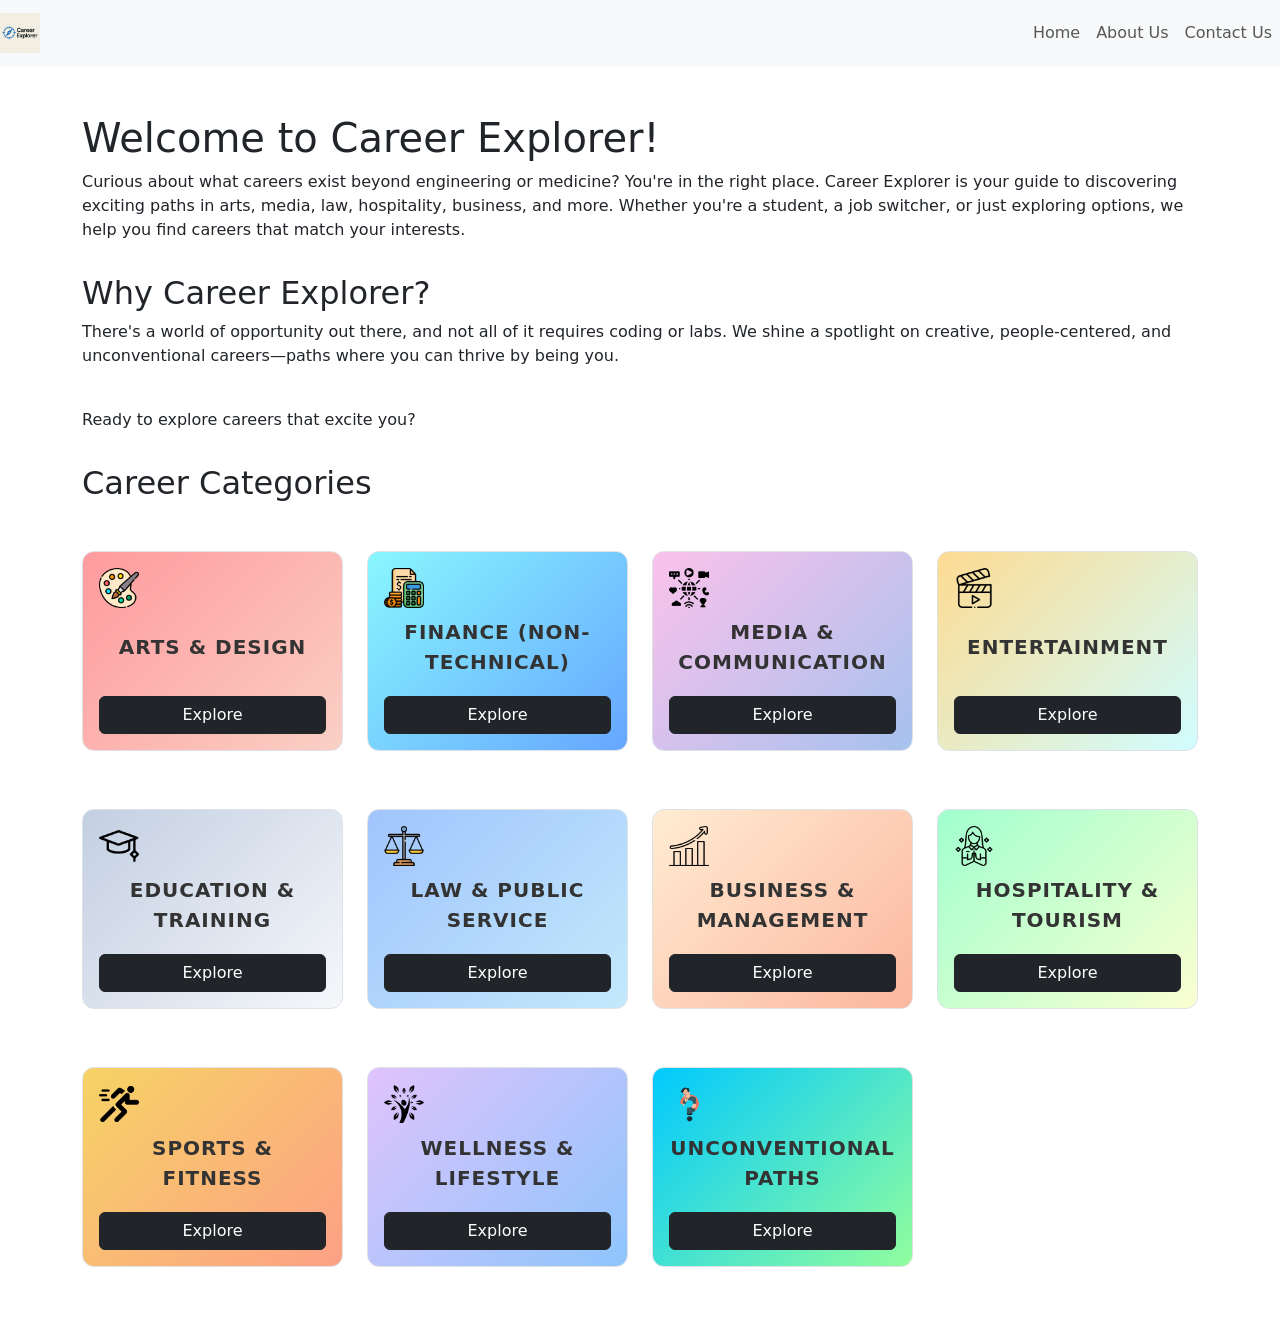
==== index.html @ 8a5d11ff "Intial commit" ====
<!DOCTYPE html>
<html lang="en">
<head>
    <meta charset="UTF-8">
    <meta name="viewport" content="width=device-width, initial-scale=1.0">
    <title>Career Explorer</title>
    <link href="https://cdn.jsdelivr.net/npm/bootstrap@5.3.2/dist/css/bootstrap.min.css" rel="stylesheet">
    <script src="https://cdn.jsdelivr.net/npm/bootstrap@5.3.2/dist/js/bootstrap.bundle.min.js"></script>

    <link rel="stylesheet" href="homepage.css"> 
</head>
<body>
    <div>
        <nav class="navbar navbar-expand-lg navbar-light bg-light" >
            <a class="navbar-brand" href="index.html"><img src="assets\Career Explorer Logo.png" alt="Logo" style="width: 40px; height: auto; "></a>
            <button class="navbar-toggler" type="button" data-bs-toggle="collapse" data-bs-target="#navbarNav"
                aria-controls="navbarNav" aria-expanded="false" aria-label="Toggle navigation">
                <span class="navbar-toggler-icon"></span>
            </button>
            <div class="collapse navbar-collapse" id="navbarNav">
              <ul class="navbar-nav ms-auto">
                <li class="nav-item active">
                  <a class="nav-link" href="index.html">Home</a>
                </li>
                <li class="nav-item">
                  <a class="nav-link" href="about.html">About Us</a>
                </li>
                <li class="nav-item">
                  <a class="nav-link" href="contact.html">Contact Us</a>
                </li>
              </ul>
            </div>
          </nav>
    </div>
    <div>
        <div class="container mt-5 mb-5">
            <div class="row g-4">   
                <div class="col-12">
                    <h1>Welcome to Career Explorer!</h1>
                    <p>Curious about what careers exist beyond engineering or medicine? You're in the right place. Career Explorer is your guide to discovering exciting paths in arts, media, law, hospitality, business, and more. Whether you're a student, a job switcher, or just exploring options, we help you find careers that match your interests.</p>
                </div>
                <div class="col-12 mt-3">
                    <h2>Why Career Explorer?</h2>
                    <p>There's a world of opportunity out there, and not all of it requires coding or labs. We shine a spotlight on creative, people-centered, and unconventional careers—paths where you can thrive by being you.</p>
                </div>
                <div class="col-12">
                    <p>Ready to explore careers that excite you?</p>
                </div>
                <div class="col-12 mt-3 mb-3">
                    <h2>Career Categories</h2>
                </div>
                <div class="col-sm-6 col-md-4 col-lg-3">
                    <div class="category-box light-text category-title p-3 border text-center" style="background: linear-gradient(135deg, #ff9a9e, #fad0c4);">
                        <img src="assets\palette.png" alt="Arts & Design" style="width: 40px; height: auto;  ">
                        <p class="category-title">Arts & Design</p>
                        <button class="btn btn-dark" onclick="location.href='artsanddesign.html'">Explore</button>
                    </div>
                </div>
                <div class="col-sm-6 col-md-4 col-lg-3">
                    <div class="category-box light-text category-title p-3 border text-center" style="background: linear-gradient(135deg, #89f7fe, #66a6ff);">
                        <img src="assets\budget.png" alt="Finance" style="width: 40px; height: auto;">
                        <p class="category-title">Finance (Non-technical)</p>
                        <button class="btn btn-dark" onclick="location.href='finance.html'">Explore</button>
                    </div>
                </div>
                <div class="col-sm-6 col-md-4 col-lg-3">
                    <div class="category-box light-text category-title p-3 border text-center" style="background: linear-gradient(135deg, #fbc2eb, #a6c1ee);">
                        <img src="assets\social-media.png" alt="Media & Communication" style="width: 40px; height: auto;">
                        <p class="category-title">Media & Communication</p>
                        <button class="btn btn-dark" onclick="location.href='media.html'">Explore</button>
                    </div>
                </div>
                <div class="col-sm-6 col-md-4 col-lg-3">
                    <div class="category-box light-text category-title p-3 border text-center" style="background: linear-gradient(135deg, #fddb92, #d1fdff);">
                        <img src="assets\video.png" alt="Entertainment" style="width: 40px; height: auto;">
                        <p class="category-title">Entertainment</p>
                        <button class="btn btn-dark" onclick="location.href='entertainment.html'">Explore</button>
                    </div>
                </div>
                <div class="col-sm-6 col-md-4 col-lg-3 mt-5">
                    <div class="category-box light-text category-title p-3 border text-center" style="background: linear-gradient(135deg, #c3cfe2, #f5f7fa); color: #333;">
                        <img src="assets\graduation-cap.png" alt="Education & Training" style="width: 40px; height: auto;">
                        <p class="category-title">Education & Training</p>
                        <button class="btn btn-dark" onclick="location.href='education.html'">Explore</button>
                    </div>
                </div>
                <div class="col-sm-6 col-md-4 col-lg-3 mt-5">
                    <div class="category-box light-text category-title p-3 border text-center" style="background: linear-gradient(135deg, #a1c4fd, #c2e9fb); color: #333;">
                        <img src="assets\balance.png" alt="Law & Public Service" style="width: 40px; height: auto;">
                        <p class="category-title">Law & Public Service</p>
                        <button class="btn btn-dark" onclick="location.href='law.html'">Explore</button>
                    </div>
                </div>
                <div class="col-sm-6 col-md-4 col-lg-3 mt-5">
                    <div class="category-box light-text category-title p-3 border text-center" style="background: linear-gradient(135deg, #ffecd2, #fcb69f); color: #333;">
                        <img src="assets\stats.png" alt="Business & Management" style="width: 40px; height: auto;">
                        <p class="category-title">Business & Management</p>
                        <button class="btn btn-dark" onclick="location.href='business.html'">Explore</button>
                    </div>
                </div>
                <div class="col-sm-6 col-md-4 col-lg-3 mt-5">
                    <div class="category-box light-text category-title p-3 border text-center" style="background: linear-gradient(135deg, #a1ffce, #faffd1); color: #333;">
                        <img src="assets\hospitality.png" alt="Hospitality & Tourism" style="width: 40px; height: auto;">
                        <p class="category-title">Hospitality & Tourism</p>
                        <button class="btn btn-dark" onclick="location.href='tourism.html'">Explore</button>
                    </div>
                </div>
                <div class="col-sm-6 col-md-4 col-lg-3 mt-5">
                    <div class="category-box light-text category-title p-3 border text-center" style="background: linear-gradient(135deg, #f6d365, #fda085);">
                        <img src="assets\running.png" alt="Sports & Fitness" style="width: 40px; height: auto;">
                        <p class="category-title">Sports & Fitness</p>
                        <button class="btn btn-dark" onclick="location.href='sportsfitness.html'">Explore</button>
                    </div>
                </div>
                <div class="col-sm-6 col-md-4 col-lg-3 mt-5">
                    <div class="category-box light-text category-title p-3 border text-center" style="background: linear-gradient(135deg, #e0c3fc, #8ec5fc);">
                        <img src="assets\healthy-lifestyle-logo.png" alt="Wellness & Lifestyle" style="width: 40px; height: auto;">
                        <p class="category-title">Wellness & Lifestyle</p>
                        <button class="btn btn-dark" onclick="location.href='wellnesslifestyle.html'">Explore</button>
                    </div>
                </div>
                <div class="col-sm-6 col-md-4 col-lg-3 mt-5">
                    <div class="category-box light-text category-title p-3 border text-center" style="background: linear-gradient(135deg, #00c9ff, #92fe9d); color: #000;">
                        <img src="assets\unconventional.png" alt="Unconventional" style="width: 40px; height: auto;">
                        <p class="category-title">Unconventional Paths</p>
                        <button class="btn btn-dark" onclick="location.href='unconventional.html'">Explore</button>
                    </div>
                </div>
            </div>   
        </div>
    </div>
    
    
    
    
    
    
    
    
    
    
    
</body>
</html>
---- homepage.css ----
.category-box {
    height: 200px;
    border-radius: 12px;
    padding: 20px;
    color: white;
    display: flex;
    flex-direction: column;
    justify-content: space-between;
    text-align: center;
    transition: transform 0.3s ease, box-shadow 0.3s ease;
  }
  
  .category-box:hover {
    transform: scale(1.03);
    box-shadow: 0 4px 15px rgba(0, 0, 0, 0.2);
  }
  
  .category-title {
    color: #333;
    font-size: 20px;
    font-weight: 700;
    margin-bottom: 10px;
    text-transform: uppercase;
    letter-spacing: 1px;
    text-shadow: 1px 1px 4px rgba(0, 0, 0, 0.3);
  }
  
  .light-text .category-title {
    color: #333;
    text-shadow: none;
  }
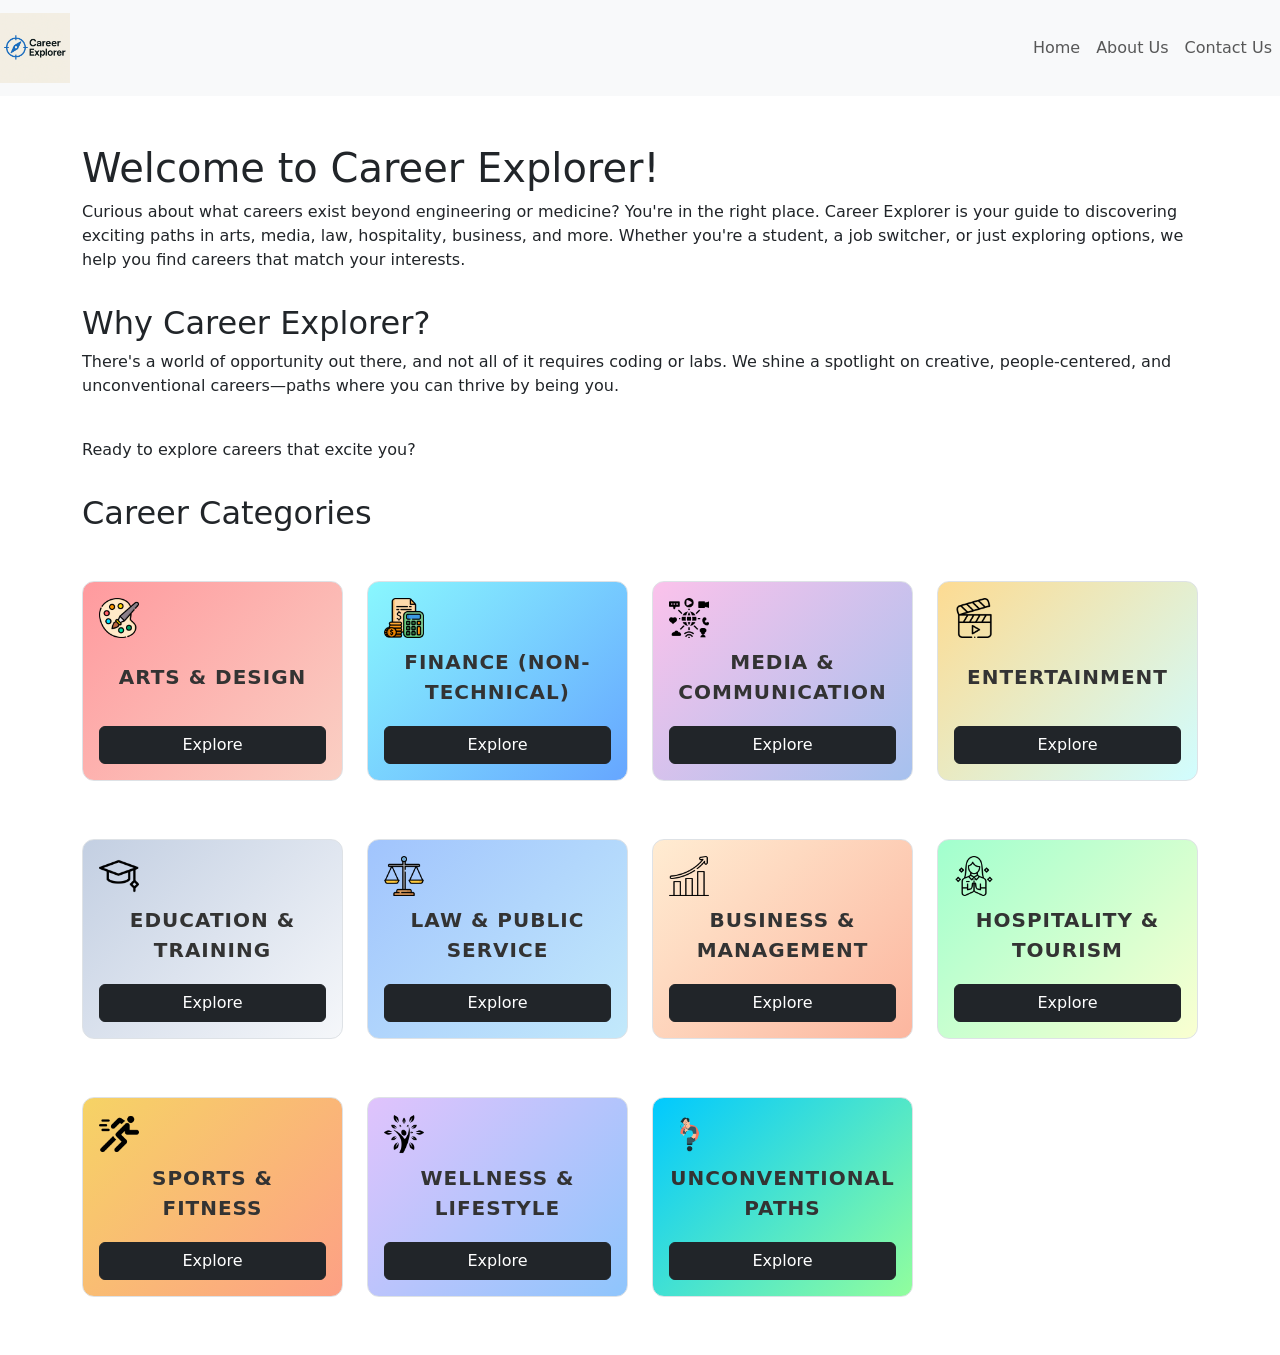
==== commit 301b8c6f: "second commit" ====
--- a/index.html
+++ b/index.html
@@ -12,13 +12,13 @@
 <body>
     <div>
         <nav class="navbar navbar-expand-lg navbar-light bg-light" >
-            <a class="navbar-brand" href="index.html"><img src="assets\Career Explorer Logo.png" alt="Logo" style="width: 40px; height: auto; "></a>
+            <a class="navbar-brand d-flex align-items-center" href="index.html" style="height: 80px;"><img src="assets/Career Explorer Logo.png" alt="Logo" style="max-height: 100%; width: auto;"></a>
             <button class="navbar-toggler" type="button" data-bs-toggle="collapse" data-bs-target="#navbarNav"
                 aria-controls="navbarNav" aria-expanded="false" aria-label="Toggle navigation">
                 <span class="navbar-toggler-icon"></span>
             </button>
             <div class="collapse navbar-collapse" id="navbarNav">
-              <ul class="navbar-nav ms-auto">
+              <ul class="navbar-nav ms-auto align-items-center">
                 <li class="nav-item active">
                   <a class="nav-link" href="index.html">Home</a>
                 </li>
@@ -30,7 +30,7 @@
                 </li>
               </ul>
             </div>
-          </nav>
+        </nav>
     </div>
     <div>
         <div class="container mt-5 mb-5">
